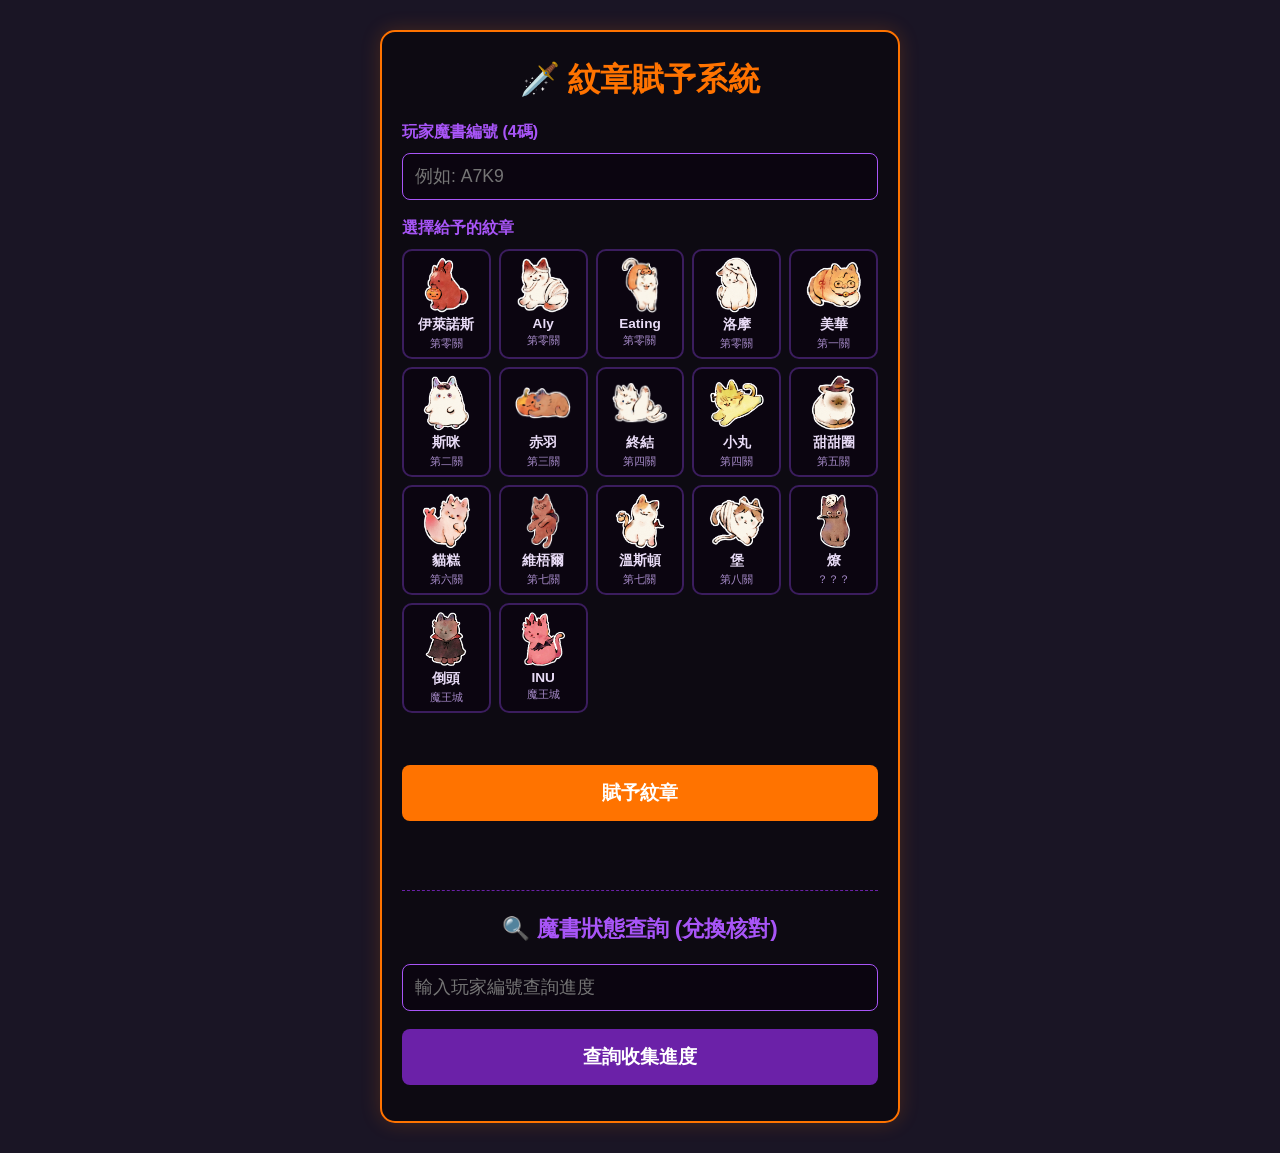
==== admin.html @ 0d3f564d "first commit" ====
<!DOCTYPE html>
<html lang="zh-TW">
<head>
    <meta charset="UTF-8">
    <meta name="viewport" content="width=device-width, initial-scale=1.0">
    <title>【關主後台】紋章賦予與查詢系統</title>
    <script src="stamps.js"></script>
    <style>
        * { box-sizing: border-box; }
        body { background: #1a1525; color: #f3e8ff; font-family: sans-serif; display: flex; justify-content: center; padding: 30px 14px; margin: 0; }
        .admin-panel { background: rgba(0,0,0,0.5); border: 2px solid #ff7300; padding: 26px 20px; border-radius: 15px; text-align: center; width: 100%; max-width: 520px; box-shadow: 0 0 20px rgba(255,115,0,0.2); }
        h1, h2 { color: #ff7300; margin: 0 0 20px; }
        h2 { font-size: 1.4rem; color: #a855f7; border-top: 1px dashed #6b21a8; padding-top: 22px; margin-top: 30px; }
        .form-group { margin-bottom: 18px; text-align: left; }
        label { display: block; margin-bottom: 10px; font-weight: bold; color: #a855f7; }
        input { width: 100%; padding: 12px; border-radius: 8px; border: 1px solid #a855f7; background: #0b0510; color: #fff; font-size: 1.1rem; text-transform: uppercase; }
        input:focus { outline: none; border-color: #ff7300; box-shadow: 0 0 10px rgba(255,115,0,0.4); }
        button { background: #ff7300; color: #fff; border: none; padding: 15px; width: 100%; border-radius: 8px; font-size: 1.2rem; font-weight: bold; cursor: pointer; transition: 0.3s; margin-bottom: 10px; }
        button:hover:not(:disabled) { background: #cc5c00; box-shadow: 0 0 15px #ff7300; }
        button:disabled { opacity: 0.5; cursor: wait; }
        .btn-check { background: #6b21a8; }
        .btn-check:hover:not(:disabled) { background: #4c1d95; box-shadow: 0 0 15px #6b21a8; }
        .status { margin-top: 6px; font-weight: bold; min-height: 1.4em; }

        /* 紋章選擇：圖片按鈕 */
        .stamp-picker { display: grid; grid-template-columns: repeat(auto-fill, minmax(84px, 1fr)); gap: 8px; }
        .stamp-opt {
            background: #0b0510;
            border: 2px solid #3b1d5e;
            border-radius: 10px;
            padding: 6px 4px 6px;
            margin: 0;
            font-size: 0.85rem;
            font-weight: bold;
            color: #e9dcf7;
            display: flex;
            flex-direction: column;
            align-items: center;
            gap: 3px;
            transition: 0.15s;
        }
        .stamp-opt:hover:not(:disabled) { background: #1c1030; border-color: #a855f7; box-shadow: none; }
        .stamp-opt.selected { border-color: #ff7300; background: rgba(255,115,0,0.15); box-shadow: 0 0 10px rgba(255,115,0,0.5); }
        .stamp-opt img { width: 56px; height: 56px; object-fit: contain; }
        .stamp-opt .no { font-size: 0.7rem; color: #8b7aa3; font-weight: normal; }
        .stamp-opt .stage { font-size: 0.68rem; color: #a78bca; font-weight: normal; }
        .stamp-opt .ph { width: 56px; height: 56px; border-radius: 50%; border: 2px dashed #6b21a8; display: flex; align-items: center; justify-content: center; color: #a855f7; }

        .selected-bar { margin: 14px 0 12px; min-height: 1.4em; color: #fbbf24; font-weight: bold; }

        /* 查詢結果 */
        .result-box { background: rgba(107,33,168,0.2); border: 1px solid #6b21a8; padding: 15px; border-radius: 8px; text-align: left; margin-top: 15px; display: none; }
        .result-box p { margin: 5px 0; color: #fff; }
        .owned { display: grid; grid-template-columns: repeat(auto-fill, minmax(70px, 1fr)); gap: 8px; margin-top: 10px; }
        .owned-item { text-align: center; font-size: 0.75rem; color: #e9dcf7; opacity: 0.3; }
        .owned-item.got { opacity: 1; }
        .owned-item img, .owned-item .ph { width: 48px; height: 48px; object-fit: contain; display: block; margin: 0 auto 2px; }
        .owned-item .ph { border-radius: 50%; border: 2px dashed #6b21a8; }
        .legend { font-size: 0.8rem; color: #8b7aa3; margin-top: 8px; }
    </style>
</head>
<body>

    <div class="admin-panel">
        <h1>🗡️ 紋章賦予系統</h1>

        <div class="form-group">
            <label for="playerId">玩家魔書編號 (4碼)</label>
            <input type="text" id="playerId" placeholder="例如: A7K9" maxlength="4" autocomplete="off">
        </div>

        <div class="form-group">
            <label>選擇給予的紋章</label>
            <div class="stamp-picker" id="stampPicker"></div>
        </div>

        <div class="selected-bar" id="selectedBar"></div>
        <button id="giveBtn" onclick="giveStamp()">賦予紋章</button>
        <div class="status" id="statusText"></div>

        <h2>🔍 魔書狀態查詢 (兌換核對)</h2>
        <div class="form-group">
            <input type="text" id="checkId" placeholder="輸入玩家編號查詢進度" maxlength="4" autocomplete="off">
        </div>
        <button class="btn-check" id="checkBtn" onclick="checkPlayer()">查詢收集進度</button>

        <div class="result-box" id="resultBox">
            <p><strong>玩家編號：</strong> <span id="resId" style="color:#ff7300;"></span></p>
            <p><strong>收集進度：</strong> <span id="resCount" style="color:#4ade80;"></span> / 17</p>
            <div class="owned" id="resList"></div>
            <div class="legend" id="resNote"></div>
        </div>
    </div>

    <script>
        const API_URL = "https://script.google.com/macros/s/AKfycbzhmLK2BTTQQ4hej4SHwhzOgYWhoI5u29c4d6iDeaWyFz97ydRNYbCC32hUnJ129_0Wdw/exec";
        let selectedStamp = null;

        // 圖片讀不到時，換成虛線圓圈＋編號
        function imgTag(n) {
            return `<img src="${stampImageUrl(n)}" alt="" onerror="this.outerHTML='<span class=&quot;ph&quot;>${n}</span>'">`;
        }

        // ===== 產生紋章選擇按鈕 =====
        const picker = document.getElementById('stampPicker');
        for (let i = 1; i <= 17; i++) {
            const btn = document.createElement('button');
            btn.type = 'button';
            btn.className = 'stamp-opt';
            btn.dataset.id = i;
            btn.innerHTML = `${imgTag(i)}<span>${stampName(i)}</span><span class="stage">${stampStage(i)}</span>`;
            btn.addEventListener('click', () => {
                document.querySelectorAll('.stamp-opt').forEach(b => b.classList.remove('selected'));
                btn.classList.add('selected');
                selectedStamp = i;
                document.getElementById('selectedBar').textContent = `已選擇：${stampName(i)}（${stampStage(i)}）`;
            });
            picker.appendChild(btn);
        }

        function setStatus(text, color) {
            const status = document.getElementById('statusText');
            status.style.color = color;
            status.textContent = text;
        }

        // ===== 賦予紋章 =====
        function giveStamp() {
            const playerId = document.getElementById('playerId').value.trim().toUpperCase();
            if (playerId.length !== 4) return setStatus("❌ 請輸入 4 碼編號", "#ef4444");
            if (!selectedStamp) return setStatus("❌ 請選擇紋章", "#ef4444");

            const stampId = selectedStamp;
            const btn = document.getElementById('giveBtn');
            btn.disabled = true;
            setStatus("⏳ 魔法傳輸中...", "#fbbf24");

            fetch(API_URL, {
                method: "POST",
                body: JSON.stringify({ action: 'add_stamp', code: playerId, stampId: stampId })
            }).then(res => res.json()).then(res => {
                if (res.status === "success") {
                    setStatus(`✅ 已賦予 ${playerId}「${stampName(stampId)}」紋章`, "#4ade80");
                    document.querySelectorAll('.stamp-opt').forEach(b => b.classList.remove('selected'));
                    selectedStamp = null;
                    document.getElementById('selectedBar').textContent = '';
                } else {
                    setStatus("❌ " + res.message, "#ef4444");
                }
            }).catch(() => {
                setStatus("❌ 連線失敗，請檢查網路", "#ef4444");
            }).finally(() => { btn.disabled = false; });
        }

        // ===== 查詢玩家進度 =====
        function checkPlayer() {
            const checkId = document.getElementById('checkId').value.trim().toUpperCase();
            if (checkId.length !== 4) { alert("請輸入 4 碼玩家編號"); return; }

            const resultBox = document.getElementById('resultBox');
            const list = document.getElementById('resList');
            const note = document.getElementById('resNote');
            resultBox.style.display = 'block';
            document.getElementById('resId').textContent = checkId;
            document.getElementById('resCount').textContent = "-";
            list.innerHTML = '';
            note.textContent = "讀取中...";

            fetch(`${API_URL}?action=get_stamps&code=${encodeURIComponent(checkId)}`)
                .then(res => res.json())
                .then(data => {
                    if (data.status === "success") {
                        const owned = new Set(data.stamps.map(Number));
                        document.getElementById('resCount').textContent = owned.size;
                        let html = '';
                        for (let i = 1; i <= 17; i++) {
                            html += `<div class="owned-item${owned.has(i) ? ' got' : ''}">${imgTag(i)}${stampName(i)}</div>`;
                        }
                        list.innerHTML = html;
                        note.textContent = owned.size ? '亮起的是已獲得的紋章，暗的是尚未獲得' : '尚未獲得任何紋章';
                    } else {
                        note.textContent = "❌ " + (data.message || "查無此契約碼");
                    }
                }).catch(() => {
                    note.textContent = "❌ 讀取失敗，請重試";
                });
        }

        // 輸入框按 Enter
        document.getElementById('checkId').addEventListener('keydown', e => { if (e.key === 'Enter') checkPlayer(); });
    </script>
</body>
</html>
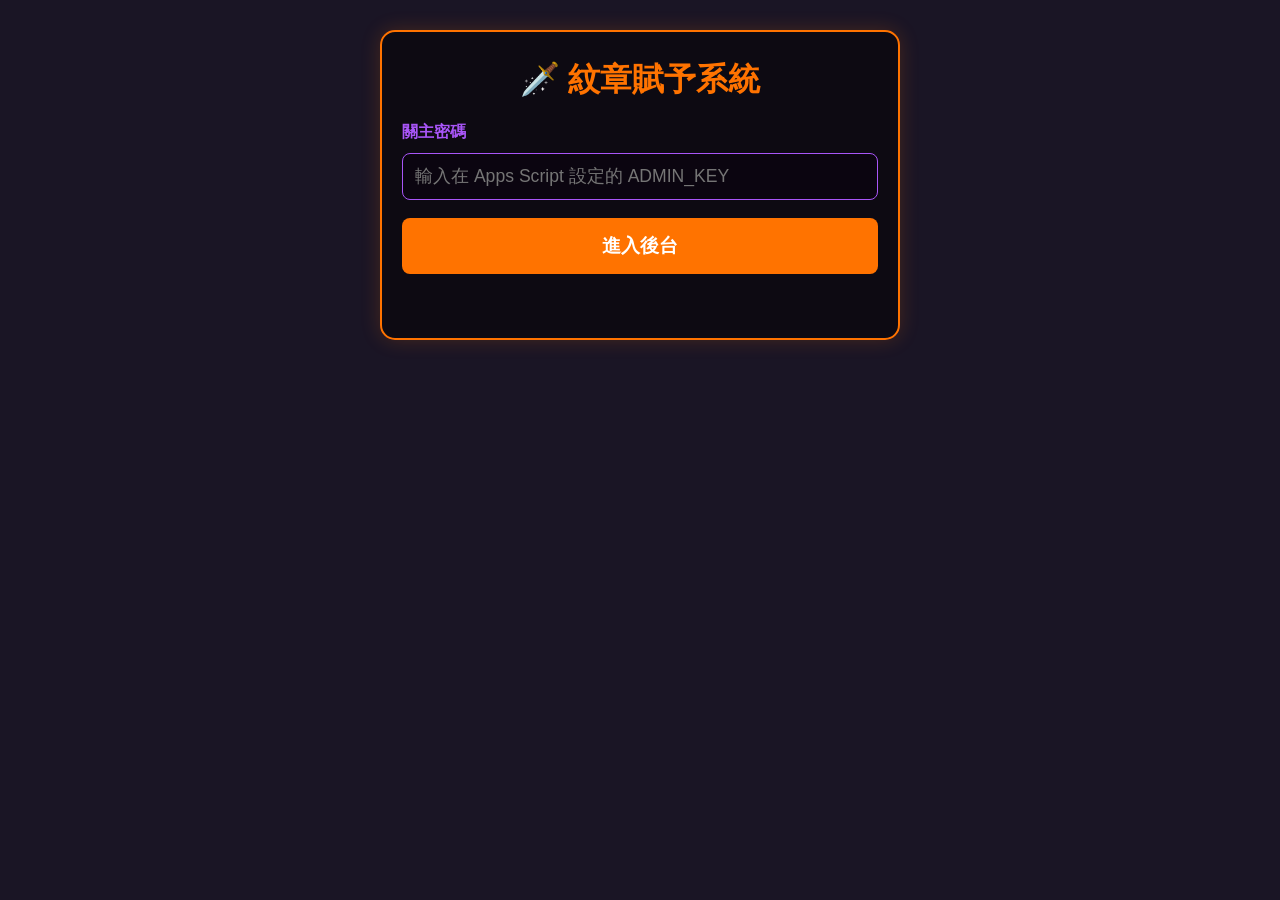
==== commit 5ccbdae2: "update" ====
--- a/admin.html
+++ b/admin.html
@@ -11,20 +11,27 @@
         .admin-panel { background: rgba(0,0,0,0.5); border: 2px solid #ff7300; padding: 26px 20px; border-radius: 15px; text-align: center; width: 100%; max-width: 520px; box-shadow: 0 0 20px rgba(255,115,0,0.2); }
         h1, h2 { color: #ff7300; margin: 0 0 20px; }
         h2 { font-size: 1.4rem; color: #a855f7; border-top: 1px dashed #6b21a8; padding-top: 22px; margin-top: 30px; }
+        .hidden { display: none !important; }
         .form-group { margin-bottom: 18px; text-align: left; }
         label { display: block; margin-bottom: 10px; font-weight: bold; color: #a855f7; }
         input { width: 100%; padding: 12px; border-radius: 8px; border: 1px solid #a855f7; background: #0b0510; color: #fff; font-size: 1.1rem; text-transform: uppercase; }
+        input[type="password"] { text-transform: none; }
         input:focus { outline: none; border-color: #ff7300; box-shadow: 0 0 10px rgba(255,115,0,0.4); }
         button { background: #ff7300; color: #fff; border: none; padding: 15px; width: 100%; border-radius: 8px; font-size: 1.2rem; font-weight: bold; cursor: pointer; transition: 0.3s; margin-bottom: 10px; }
         button:hover:not(:disabled) { background: #cc5c00; box-shadow: 0 0 15px #ff7300; }
         button:disabled { opacity: 0.5; cursor: wait; }
         .btn-check { background: #6b21a8; }
         .btn-check:hover:not(:disabled) { background: #4c1d95; box-shadow: 0 0 15px #6b21a8; }
-        .status { margin-top: 6px; font-weight: bold; min-height: 1.4em; }
-
-        /* 紋章選擇：圖片按鈕 */
+        .btn-ghost { background: transparent; border: 1px solid #6b21a8; color: #c4b5fd; font-size: 0.9rem; padding: 8px 12px; width: auto; margin: 0; }
+        .btn-ghost:hover:not(:disabled) { background: #1c1030; box-shadow: none; }
+        .status { margin-top: 6px; font-weight: bold; min-height: 1.4em; white-space: pre-line; }
+
+        /* 紋章選擇：圖片按鈕（可多選） */
+        .picker-head { display: flex; justify-content: space-between; align-items: center; margin-bottom: 10px; }
+        .picker-head label { margin: 0; }
         .stamp-picker { display: grid; grid-template-columns: repeat(auto-fill, minmax(84px, 1fr)); gap: 8px; }
         .stamp-opt {
+            position: relative;
             background: #0b0510;
             border: 2px solid #3b1d5e;
             border-radius: 10px;
@@ -41,8 +48,12 @@
         }
         .stamp-opt:hover:not(:disabled) { background: #1c1030; border-color: #a855f7; box-shadow: none; }
         .stamp-opt.selected { border-color: #ff7300; background: rgba(255,115,0,0.15); box-shadow: 0 0 10px rgba(255,115,0,0.5); }
+        .stamp-opt.selected::after {
+            content: '✓'; position: absolute; top: 3px; right: 5px;
+            background: #ff7300; color: #fff; width: 18px; height: 18px; border-radius: 50%;
+            font-size: 0.75rem; line-height: 18px;
+        }
         .stamp-opt img { width: 56px; height: 56px; object-fit: contain; }
-        .stamp-opt .no { font-size: 0.7rem; color: #8b7aa3; font-weight: normal; }
         .stamp-opt .stage { font-size: 0.68rem; color: #a78bca; font-weight: normal; }
         .stamp-opt .ph { width: 56px; height: 56px; border-radius: 50%; border: 2px dashed #6b21a8; display: flex; align-items: center; justify-content: center; color: #a855f7; }
 
@@ -64,45 +75,118 @@
     <div class="admin-panel">
         <h1>🗡️ 紋章賦予系統</h1>
 
-        <div class="form-group">
-            <label for="playerId">玩家魔書編號 (4碼)</label>
-            <input type="text" id="playerId" placeholder="例如: A7K9" maxlength="4" autocomplete="off">
+        <!-- 第一步：關主密碼（和 issue.html 共用同一組，登入過一次就會記住） -->
+        <div id="keySection">
+            <div class="form-group">
+                <label for="adminKey">關主密碼</label>
+                <input type="password" id="adminKey" placeholder="輸入在 Apps Script 設定的 ADMIN_KEY" autocomplete="current-password">
+            </div>
+            <button id="loginBtn">進入後台</button>
+            <div class="status" id="keyStatus"></div>
         </div>
 
-        <div class="form-group">
-            <label>選擇給予的紋章</label>
-            <div class="stamp-picker" id="stampPicker"></div>
-        </div>
-
-        <div class="selected-bar" id="selectedBar"></div>
-        <button id="giveBtn" onclick="giveStamp()">賦予紋章</button>
-        <div class="status" id="statusText"></div>
-
-        <h2>🔍 魔書狀態查詢 (兌換核對)</h2>
-        <div class="form-group">
-            <input type="text" id="checkId" placeholder="輸入玩家編號查詢進度" maxlength="4" autocomplete="off">
-        </div>
-        <button class="btn-check" id="checkBtn" onclick="checkPlayer()">查詢收集進度</button>
-
-        <div class="result-box" id="resultBox">
-            <p><strong>玩家編號：</strong> <span id="resId" style="color:#ff7300;"></span></p>
-            <p><strong>收集進度：</strong> <span id="resCount" style="color:#4ade80;"></span> / 17</p>
-            <div class="owned" id="resList"></div>
-            <div class="legend" id="resNote"></div>
+        <!-- 第二步：賦予／查詢 -->
+        <div id="mainSection" class="hidden">
+            <div class="form-group">
+                <label for="playerId">玩家魔書編號 (4碼)</label>
+                <input type="text" id="playerId" placeholder="例如: A7K9" maxlength="4" autocomplete="off">
+            </div>
+
+            <div class="form-group">
+                <div class="picker-head">
+                    <label>選擇給予的紋章（可多選）</label>
+                    <button type="button" class="btn-ghost" id="clearBtn">清除選擇</button>
+                </div>
+                <div class="stamp-picker" id="stampPicker"></div>
+            </div>
+
+            <div class="selected-bar" id="selectedBar"></div>
+            <button id="giveBtn" onclick="giveStamps()">賦予紋章</button>
+            <div class="status" id="statusText"></div>
+
+            <h2>🔍 魔書狀態查詢 (兌換核對)</h2>
+            <div class="form-group">
+                <input type="text" id="checkId" placeholder="輸入玩家編號查詢進度" maxlength="4" autocomplete="off">
+            </div>
+            <button class="btn-check" id="checkBtn" onclick="checkPlayer()">查詢收集進度</button>
+
+            <div class="result-box" id="resultBox">
+                <p><strong>玩家編號：</strong> <span id="resId" style="color:#ff7300;"></span></p>
+                <p><strong>收集進度：</strong> <span id="resCount" style="color:#4ade80;"></span> / 17</p>
+                <div class="owned" id="resList"></div>
+                <div class="legend" id="resNote"></div>
+            </div>
+
+            <div style="text-align:center; margin-top:24px;">
+                <button class="btn-ghost" id="logoutBtn">登出此裝置</button>
+            </div>
         </div>
     </div>
 
     <script>
         const API_URL = "https://script.google.com/macros/s/AKfycbzhmLK2BTTQQ4hej4SHwhzOgYWhoI5u29c4d6iDeaWyFz97ydRNYbCC32hUnJ129_0Wdw/exec";
-        let selectedStamp = null;
+        const KEY_STORAGE = "sealhunter_admin_key";   // 和 issue.html 同一個，登入一次兩頁都通用
+        const $ = id => document.getElementById(id);
+
+        let adminKey = "";
+        const selected = new Set();
+
+        function setStatus(el, text, color) { el.style.color = color; el.textContent = text; }
+
+        // 所有寫入動作都會自動帶上關主密碼
+        function api(payload) {
+            return fetch(API_URL, {
+                method: "POST",
+                body: JSON.stringify({ ...payload, key: adminKey })
+            }).then(res => res.json());
+        }
+
+        // ===== 登入（用讀取派發紀錄來驗證密碼是否正確）=====
+        function login(key, silent) {
+            adminKey = key;
+            if (!silent) setStatus($('keyStatus'), "⏳ 驗證中…", "#fbbf24");
+            $('loginBtn').disabled = true;
+
+            api({ action: 'list_codes' }).then(res => {
+                if (res.status === "success") {
+                    try { localStorage.setItem(KEY_STORAGE, key); } catch (e) {}
+                    $('keySection').classList.add('hidden');
+                    $('mainSection').classList.remove('hidden');
+                    $('playerId').focus();
+                } else {
+                    try { localStorage.removeItem(KEY_STORAGE); } catch (e) {}
+                    setStatus($('keyStatus'), "❌ " + (res.message || "密碼錯誤"), "#ef4444");
+                }
+            }).catch(() => {
+                setStatus($('keyStatus'), "❌ 連線失敗，請檢查網路", "#ef4444");
+            }).finally(() => { $('loginBtn').disabled = false; });
+        }
+
+        $('loginBtn').addEventListener('click', () => {
+            const key = $('adminKey').value.trim();
+            if (!key) return setStatus($('keyStatus'), "❌ 請輸入關主密碼", "#ef4444");
+            login(key);
+        });
+        $('adminKey').addEventListener('keydown', e => { if (e.key === 'Enter') $('loginBtn').click(); });
+
+        $('logoutBtn').addEventListener('click', () => {
+            try { localStorage.removeItem(KEY_STORAGE); } catch (e) {}
+            location.reload();
+        });
+
+        // 這台裝置登入過的話，自動登入
+        try {
+            const saved = localStorage.getItem(KEY_STORAGE);
+            if (saved) { $('adminKey').value = saved; login(saved, true); }
+        } catch (e) {}
 
         // 圖片讀不到時，換成虛線圓圈＋編號
         function imgTag(n) {
             return `<img src="${stampImageUrl(n)}" alt="" onerror="this.outerHTML='<span class=&quot;ph&quot;>${n}</span>'">`;
         }
 
-        // ===== 產生紋章選擇按鈕 =====
-        const picker = document.getElementById('stampPicker');
+        // ===== 產生紋章選擇按鈕（點一下選取、再點一下取消）=====
+        const picker = $('stampPicker');
         for (let i = 1; i <= 17; i++) {
             const btn = document.createElement('button');
             btn.type = 'button';
@@ -110,59 +194,89 @@
             btn.dataset.id = i;
             btn.innerHTML = `${imgTag(i)}<span>${stampName(i)}</span><span class="stage">${stampStage(i)}</span>`;
             btn.addEventListener('click', () => {
-                document.querySelectorAll('.stamp-opt').forEach(b => b.classList.remove('selected'));
-                btn.classList.add('selected');
-                selectedStamp = i;
-                document.getElementById('selectedBar').textContent = `已選擇：${stampName(i)}（${stampStage(i)}）`;
+                if (selected.has(i)) { selected.delete(i); btn.classList.remove('selected'); }
+                else { selected.add(i); btn.classList.add('selected'); }
+                updateSelectedBar();
             });
             picker.appendChild(btn);
         }
 
-        function setStatus(text, color) {
-            const status = document.getElementById('statusText');
-            status.style.color = color;
-            status.textContent = text;
-        }
-
-        // ===== 賦予紋章 =====
-        function giveStamp() {
-            const playerId = document.getElementById('playerId').value.trim().toUpperCase();
-            if (playerId.length !== 4) return setStatus("❌ 請輸入 4 碼編號", "#ef4444");
-            if (!selectedStamp) return setStatus("❌ 請選擇紋章", "#ef4444");
-
-            const stampId = selectedStamp;
-            const btn = document.getElementById('giveBtn');
+        function sortedSelection() { return [...selected].sort((a, b) => a - b); }
+
+        function updateSelectedBar() {
+            const ids = sortedSelection();
+            $('selectedBar').textContent = ids.length
+                ? `已選擇 ${ids.length} 枚：${ids.map(stampName).join('、')}`
+                : '';
+            $('giveBtn').textContent = ids.length > 1 ? `賦予 ${ids.length} 枚紋章` : '賦予紋章';
+        }
+
+        function clearSelection() {
+            selected.clear();
+            document.querySelectorAll('.stamp-opt').forEach(b => b.classList.remove('selected'));
+            updateSelectedBar();
+        }
+        $('clearBtn').addEventListener('click', clearSelection);
+
+        // ===== 賦予紋章（一次多枚，逐枚送出避免試算表同時寫入衝突）=====
+        async function giveStamps() {
+            const status = $('statusText');
+            const playerId = $('playerId').value.trim().toUpperCase();
+            if (playerId.length !== 4) return setStatus(status, "❌ 請輸入 4 碼編號", "#ef4444");
+            const ids = sortedSelection();
+            if (!ids.length) return setStatus(status, "❌ 請至少選擇一枚紋章", "#ef4444");
+
+            const btn = $('giveBtn');
             btn.disabled = true;
-            setStatus("⏳ 魔法傳輸中...", "#fbbf24");
-
-            fetch(API_URL, {
-                method: "POST",
-                body: JSON.stringify({ action: 'add_stamp', code: playerId, stampId: stampId })
-            }).then(res => res.json()).then(res => {
-                if (res.status === "success") {
-                    setStatus(`✅ 已賦予 ${playerId}「${stampName(stampId)}」紋章`, "#4ade80");
-                    document.querySelectorAll('.stamp-opt').forEach(b => b.classList.remove('selected'));
-                    selectedStamp = null;
-                    document.getElementById('selectedBar').textContent = '';
-                } else {
-                    setStatus("❌ " + res.message, "#ef4444");
+
+            const ok = [], failed = [];
+            for (let k = 0; k < ids.length; k++) {
+                const id = ids[k];
+                setStatus(status, `⏳ 魔法傳輸中…（${k + 1} / ${ids.length}）${stampName(id)}`, "#fbbf24");
+                try {
+                    const res = await api({ action: 'add_stamp', code: playerId, stampId: id });
+                    if (res.status === "success") ok.push(id);
+                    else {
+                        failed.push(`${stampName(id)}：${res.message || '失敗'}`);
+                        // 密碼失效或契約碼不存在時，後面也不會成功，直接停止
+                        if (/密碼|契約碼|查無/.test(res.message || '')) {
+                            ids.slice(k + 1).forEach(r => failed.push(`${stampName(r)}：未送出`));
+                            break;
+                        }
+                    }
+                } catch (e) {
+                    failed.push(`${stampName(id)}：連線失敗`);
                 }
-            }).catch(() => {
-                setStatus("❌ 連線失敗，請檢查網路", "#ef4444");
-            }).finally(() => { btn.disabled = false; });
+            }
+
+            btn.disabled = false;
+
+            // 成功的紋章取消選取，失敗的保留，方便直接重按一次
+            ok.forEach(id => {
+                selected.delete(id);
+                picker.querySelector(`[data-id="${id}"]`).classList.remove('selected');
+            });
+            updateSelectedBar();
+
+            let msg = ok.length ? `✅ 已賦予 ${playerId}：${ok.map(stampName).join('、')}` : '';
+            if (failed.length) msg += (msg ? '\n' : '') + `❌ 未成功：\n${failed.join('\n')}`;
+            setStatus(status, msg, failed.length ? (ok.length ? "#fbbf24" : "#ef4444") : "#4ade80");
+
+            if (failed.some(f => f.includes('密碼'))) {
+                try { localStorage.removeItem(KEY_STORAGE); } catch (e) {}
+            }
         }
 
         // ===== 查詢玩家進度 =====
         function checkPlayer() {
-            const checkId = document.getElementById('checkId').value.trim().toUpperCase();
+            const checkId = $('checkId').value.trim().toUpperCase();
             if (checkId.length !== 4) { alert("請輸入 4 碼玩家編號"); return; }
 
-            const resultBox = document.getElementById('resultBox');
-            const list = document.getElementById('resList');
-            const note = document.getElementById('resNote');
-            resultBox.style.display = 'block';
-            document.getElementById('resId').textContent = checkId;
-            document.getElementById('resCount').textContent = "-";
+            const list = $('resList');
+            const note = $('resNote');
+            $('resultBox').style.display = 'block';
+            $('resId').textContent = checkId;
+            $('resCount').textContent = "-";
             list.innerHTML = '';
             note.textContent = "讀取中...";
 
@@ -171,7 +285,7 @@
                 .then(data => {
                     if (data.status === "success") {
                         const owned = new Set(data.stamps.map(Number));
-                        document.getElementById('resCount').textContent = owned.size;
+                        $('resCount').textContent = owned.size;
                         let html = '';
                         for (let i = 1; i <= 17; i++) {
                             html += `<div class="owned-item${owned.has(i) ? ' got' : ''}">${imgTag(i)}${stampName(i)}</div>`;
@@ -186,8 +300,8 @@
                 });
         }
 
-        // 輸入框按 Enter
-        document.getElementById('checkId').addEventListener('keydown', e => { if (e.key === 'Enter') checkPlayer(); });
+        $('checkId').addEventListener('keydown', e => { if (e.key === 'Enter') checkPlayer(); });
+        $('playerId').addEventListener('keydown', e => { if (e.key === 'Enter') giveStamps(); });
     </script>
 </body>
 </html>
